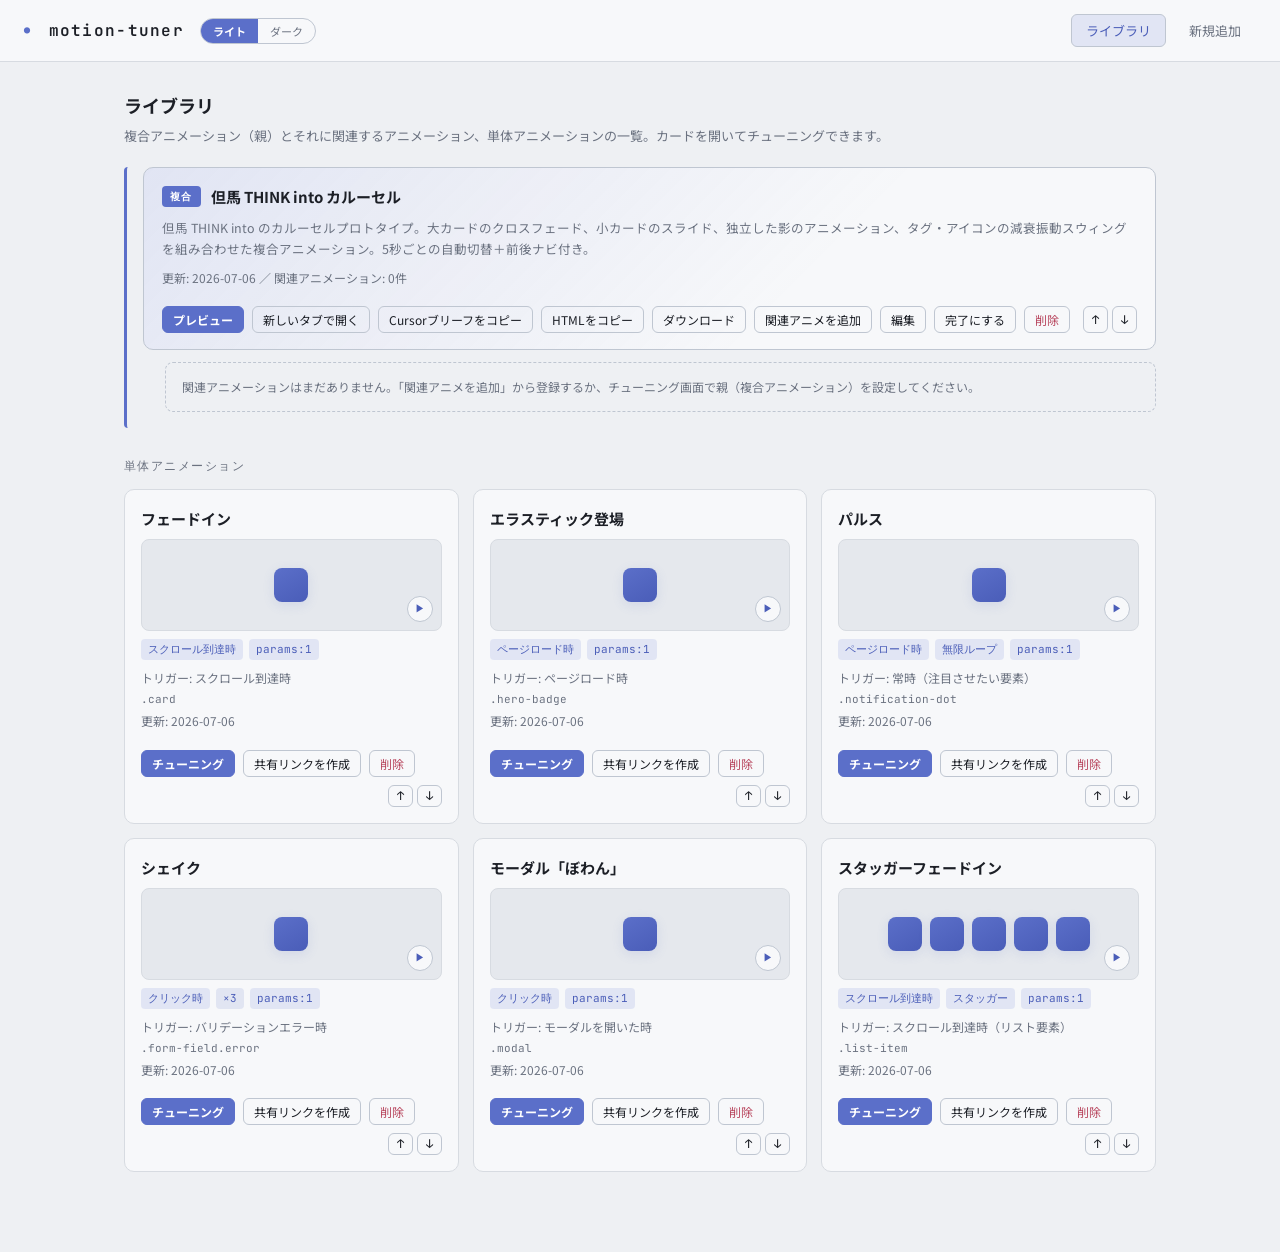
==== index.html @ cc7e5330 "motion-tuner: マイクロアニメーションのチューニング＆ストックアプリ初版 Co-authored-by: Cursor <cursoragent@cursor.com>" ====
<!DOCTYPE html>
<html lang="ja">
<head>
  <meta charset="UTF-8">
  <meta name="viewport" content="width=device-width, initial-scale=1.0">
  <title>motion-tuner</title>
  <script>
    // ちらつき防止のため、CSS読み込み前にテーマ属性を付与する（デフォルトはライト）
    document.documentElement.dataset.theme = localStorage.getItem("motion-tuner:theme") || "light";
  </script>
  <link rel="preconnect" href="https://fonts.googleapis.com">
  <link rel="preconnect" href="https://fonts.gstatic.com" crossorigin>
  <link href="https://fonts.googleapis.com/css2?family=JetBrains+Mono:wght@400;600&family=Noto+Sans+JP:wght@400;500;700&display=swap" rel="stylesheet">
  <link rel="stylesheet" href="style.css">
</head>
<body>
  <header class="app-header">
    <div class="app-header-left">
      <h1 class="app-title"><span class="app-title-mark">●</span> motion-tuner</h1>
      <div class="theme-toggle" role="group" aria-label="テーマ切替">
        <button type="button" class="theme-btn" data-theme-choice="light">ライト</button>
        <button type="button" class="theme-btn" data-theme-choice="dark">ダーク</button>
      </div>
    </div>
    <nav class="app-nav">
      <button type="button" class="nav-btn" data-nav="library">ライブラリ</button>
      <button type="button" class="nav-btn" data-nav="add">新規追加</button>
    </nav>
  </header>

  <main class="app-main">

    <!-- ライブラリ一覧 -->
    <section id="view-library" class="view">
      <div class="view-head">
        <h2>ライブラリ</h2>
        <p class="view-desc">複合アニメーション（親）とそれに関連するアニメーション、単体アニメーションの一覧。カードを開いてチューニングできます。</p>
      </div>
      <div id="library-root"></div>
    </section>

    <!-- 新規追加 -->
    <section id="view-add" class="view" hidden>
      <div class="view-head">
        <h2>新規追加</h2>
      </div>

      <div class="add-tabs" role="tablist">
        <button type="button" class="add-tab active" data-add-tab="anim" role="tab">単体アニメーション</button>
        <button type="button" class="add-tab" data-add-tab="proto" role="tab">複合アニメーション</button>
      </div>

      <!-- アニメーションCSSタブ -->
      <div id="add-panel-anim" class="add-panel">
        <p class="view-desc">Claudeとの会話で作ったキーフレームCSSを貼り付けてください。JSONメタ情報つき（パターンA）でも、素の <code>@keyframes</code>（パターンB）でも読み込めます。</p>
        <div class="add-toolbar">
          <button type="button" id="copy-claude-prompt" class="btn btn-ghost">Claude用の指示文をコピー</button>
          <button type="button" id="add-generator-swing" class="btn btn-ghost">数式ジェネレーター：減衰振動スウィングを追加</button>
        </div>
        <textarea id="paste-area" class="paste-area" spellcheck="false"
          placeholder="/*&#10;{ &quot;name&quot;: &quot;商品カードのフェードイン&quot;, ... }&#10;*/&#10;@keyframes fadeIn {&#10;  from { opacity: 0; transform: translateY(var(--distance)); }&#10;  to   { opacity: 1; transform: translateY(0); }&#10;}"></textarea>
        <div id="parse-error" class="parse-error" hidden></div>
        <div class="add-actions">
          <button type="button" id="parse-btn" class="btn btn-primary">読み込んでチューニングへ</button>
        </div>
      </div>

      <!-- 複合アニメーション（自己完結HTML）タブ -->
      <div id="add-panel-proto" class="add-panel" hidden>
        <p class="view-desc">カルーセルなど、複数要素・JS制御を含む動きは「複合アニメーション」として自己完結HTML一式のまま保管します。Claudeが出力した1ファイルHTMLをそのまま貼り付けてください。</p>
        <div class="add-toolbar">
          <button type="button" id="copy-claude-proto-prompt" class="btn btn-ghost">Claude用の指示文をコピー（複合アニメーション）</button>
        </div>
        <div class="proto-fields">
          <input type="text" id="proto-name" placeholder="名前（HTML先頭のメタコメントがあれば自動入力）">
          <input type="text" id="proto-desc" placeholder="説明（任意）">
        </div>
        <textarea id="proto-paste-area" class="paste-area" spellcheck="false"
          placeholder="&lt;!--&#10;{ &quot;name&quot;: &quot;〇〇カルーセル&quot;, &quot;description&quot;: &quot;...&quot; }&#10;--&gt;&#10;&lt;!DOCTYPE html&gt;&#10;&lt;html&gt;...&lt;/html&gt;"></textarea>
        <div id="proto-parse-error" class="parse-error" hidden></div>
        <div class="add-actions">
          <button type="button" id="proto-save-btn" class="btn btn-primary">複合アニメーションとして保存</button>
          <span id="proto-edit-note" class="save-status" hidden>編集中（保存で上書き）</span>
        </div>
      </div>
    </section>

    <!-- チューニング -->
    <section id="view-tune" class="view" hidden>
      <div class="view-head tune-head">
        <button type="button" id="back-to-library" class="btn btn-ghost btn-small">← ライブラリへ戻る</button>
        <span id="save-status" class="save-status" aria-live="polite"></span>
      </div>
      <div class="tune-layout">
        <div class="tune-preview-col">
          <div class="panel">
            <div class="panel-title">プレビュー</div>
            <div id="preview-stage" class="preview-stage"></div>
            <div class="preview-actions">
              <button type="button" id="replay-btn" class="btn btn-primary">リプレイ</button>
              <button type="button" id="scroll-sim-btn" class="btn btn-ghost" hidden>スクロール発火を試す</button>
            </div>
          </div>
          <div class="panel">
            <div class="panel-title">イージングカーブ</div>
            <div class="bezier-wrap">
              <svg id="bezier-graph" viewBox="0 0 320 260" role="img" aria-label="イージングカーブのグラフ"></svg>
              <div id="bezier-readout" class="bezier-readout mono"></div>
            </div>
          </div>
          <div class="panel">
            <div class="panel-title">エクスポート</div>
            <div class="export-btns">
              <button type="button" class="btn btn-ghost" data-export="obsidian">Obsidian仕様書</button>
              <button type="button" class="btn btn-ghost" data-export="css">CSSドキュメント</button>
              <button type="button" class="btn btn-ghost" data-export="cursor">Cursor実装ブリーフ</button>
            </div>
          </div>
        </div>
        <div class="tune-controls-col">
          <div id="controls" class="panel controls-panel"></div>
        </div>
      </div>
    </section>
  </main>

  <!-- エクスポート用モーダル -->
  <div id="modal" class="modal-backdrop" hidden>
    <div class="modal" role="dialog" aria-modal="true">
      <div class="modal-head">
        <h3 id="modal-title"></h3>
        <button type="button" id="modal-close" class="btn btn-ghost btn-small">閉じる</button>
      </div>
      <textarea id="modal-body" class="modal-body mono" readonly spellcheck="false"></textarea>
      <div class="modal-actions">
        <button type="button" id="modal-copy" class="btn btn-primary">コピー</button>
      </div>
    </div>
  </div>

  <!-- 複合アニメーションプレビュー用モーダル -->
  <div id="proto-modal" class="modal-backdrop" hidden>
    <div class="modal modal-wide">
      <div class="modal-head">
        <h3 id="proto-modal-title"></h3>
        <button type="button" id="proto-modal-close" class="btn btn-ghost btn-small">閉じる</button>
      </div>
      <iframe id="proto-frame" class="proto-frame" sandbox="allow-scripts" title="複合アニメーションプレビュー"></iframe>
    </div>
  </div>

  <div id="toast" class="toast" hidden></div>

  <script src="animations.js"></script>
  <script src="prototypes.js"></script>
  <script src="app.js"></script>
</body>
</html>
---- style.css ----
/* ============================================================
   motion-tuner — 精密機器トーンのテーマ（ライト/ダーク切替対応）
   テーマはCSS変数の再定義のみで切り替える。
   コンポーネント側にテーマ別の分岐は書かない。
   ============================================================ */

/* ライトテーマ（デフォルト）：寒色寄りのグレー＋インディゴ系アクセント */
:root,
[data-theme="light"] {
  --bg: #eef0f3;
  --panel: #f7f8fa;
  --panel-inset: #e5e8ed;
  --border: #d7dbe1;
  --border-strong: #bfc6d1;
  --ink: #1c1f26;           /* 青みがかった濃い黒 */
  --muted: #6b7280;
  --accent: #5b6fc9;        /* ダークと同じインディゴ系の色相 */
  --accent-strong: #4a5db8;
  --accent-soft: rgba(91, 111, 201, 0.14);
  --accent-ink: #ffffff;    /* アクセント色の上に載せる文字色 */
  --danger: #b8465e;
  --backdrop: rgba(28, 31, 38, 0.45);
}

/* ダークテーマ：黒に近い藍＋生成り系の白 */
[data-theme="dark"] {
  --bg: #0b0e18;
  --panel: #121627;
  --panel-inset: #080a12;
  --border: #232941;
  --border-strong: #323a5c;
  --ink: #f0ece2;
  --muted: #9aa0b5;
  --accent: #7286d3;
  --accent-strong: #8ea2ee;
  --accent-soft: rgba(114, 134, 211, 0.18);
  --accent-ink: #0b0e18;
  --danger: #d37286;
  --backdrop: rgba(5, 7, 12, 0.72);
}

:root {
  --radius: 10px;
  --font-sans: "Noto Sans JP", "Hiragino Kaku Gothic ProN", "Hiragino Sans", sans-serif;
  --font-mono: "JetBrains Mono", ui-monospace, "SF Mono", Menlo, monospace;
}

* { box-sizing: border-box; }

/* display指定を持つ要素でもhidden属性を必ず優先させる */
[hidden] { display: none !important; }

html, body {
  margin: 0;
  padding: 0;
  background: var(--bg);
  color: var(--ink);
  font-family: var(--font-sans);
  font-size: 14px;
  line-height: 1.7;
}

.mono, input[type="number"], input[type="range"] + output {
  font-family: var(--font-mono);
}

code {
  font-family: var(--font-mono);
  font-size: 0.9em;
  background: var(--panel-inset);
  border: 1px solid var(--border);
  border-radius: 4px;
  padding: 1px 5px;
}

/* ---------- ヘッダー ---------- */

.app-header {
  display: flex;
  align-items: center;
  justify-content: space-between;
  padding: 14px 24px;
  border-bottom: 1px solid var(--border);
  background: var(--panel);
  position: sticky;
  top: 0;
  z-index: 20;
}

.app-title {
  margin: 0;
  font-size: 16px;
  font-weight: 600;
  letter-spacing: 0.08em;
  font-family: var(--font-mono);
}

.app-title-mark {
  color: var(--accent);
  font-size: 10px;
  vertical-align: 2px;
  margin-right: 6px;
}

.app-header-left { display: flex; align-items: center; gap: 16px; }

.theme-toggle {
  display: flex;
  border: 1px solid var(--border-strong);
  border-radius: 999px;
  overflow: hidden;
}

.theme-btn {
  background: transparent;
  border: none;
  color: var(--muted);
  font-family: var(--font-sans);
  font-size: 11px;
  padding: 4px 12px;
  cursor: pointer;
}

.theme-btn.active {
  background: var(--accent);
  color: var(--accent-ink);
  font-weight: 700;
}

.app-nav { display: flex; gap: 8px; }

.nav-btn {
  background: none;
  border: 1px solid transparent;
  color: var(--muted);
  font-family: var(--font-sans);
  font-size: 13px;
  padding: 6px 14px;
  border-radius: 6px;
  cursor: pointer;
}

.nav-btn:hover { color: var(--ink); }

.nav-btn.active {
  color: var(--accent-strong);
  border-color: var(--border-strong);
  background: var(--accent-soft);
}

/* ---------- レイアウト ---------- */

.app-main {
  max-width: 1080px;
  margin: 0 auto;
  padding: 28px 24px 80px;
}

.view-head h2 {
  margin: 0 0 4px;
  font-size: 18px;
  font-weight: 700;
}

.view-desc {
  margin: 0 0 20px;
  color: var(--muted);
  font-size: 13px;
}

/* ---------- ボタン ---------- */

.btn {
  font-family: var(--font-sans);
  font-size: 13px;
  padding: 8px 16px;
  border-radius: 6px;
  cursor: pointer;
  border: 1px solid var(--border-strong);
  background: var(--panel);
  color: var(--ink);
  transition: background 0.15s, border-color 0.15s;
}

.btn:hover { border-color: var(--accent); }

.btn-primary {
  background: var(--accent);
  border-color: var(--accent);
  color: var(--accent-ink);
  font-weight: 700;
}

.btn-primary:hover { background: var(--accent-strong); border-color: var(--accent-strong); }

.btn-ghost { background: transparent; }

.btn-small { padding: 4px 10px; font-size: 12px; }

.btn-danger { color: var(--danger); }
.btn-danger:hover { border-color: var(--danger); }

/* ---------- ライブラリ一覧 ---------- */

.library-grid {
  display: grid;
  grid-template-columns: repeat(auto-fill, minmax(280px, 1fr));
  gap: 14px;
}

.lib-card {
  background: var(--panel);
  border: 1px solid var(--border);
  border-radius: var(--radius);
  padding: 16px;
  display: flex;
  flex-direction: column;
  gap: 8px;
}

.lib-card:hover { border-color: var(--border-strong); }

.lib-card-name {
  margin: 0;
  font-size: 15px;
  font-weight: 700;
}

.lib-card-meta {
  color: var(--muted);
  font-size: 12px;
  display: flex;
  flex-direction: column;
  gap: 2px;
}

.lib-card-meta .mono { font-size: 11px; }

.lib-card-preview {
  position: relative;
  background: var(--panel-inset);
  border: 1px solid var(--border);
  border-radius: 8px;
  height: 92px;
  overflow: hidden;
}

.mini-stage {
  height: 100%;
  display: flex;
  align-items: center;
  justify-content: center;
  gap: 8px;
  padding: 10px;
  flex-wrap: wrap;
}

.mini-box {
  width: 34px;
  height: 34px;
  border-radius: 8px;
  background: linear-gradient(150deg, var(--accent), var(--accent-strong));
  box-shadow: 0 3px 12px var(--accent-soft);
  flex: 0 0 auto;
}

.mini-play {
  position: absolute;
  right: 8px;
  bottom: 8px;
  width: 26px;
  height: 26px;
  border-radius: 50%;
  border: 1px solid var(--border-strong);
  background: var(--panel);
  color: var(--accent-strong);
  font-size: 10px;
  line-height: 1;
  cursor: pointer;
  display: flex;
  align-items: center;
  justify-content: center;
}

.mini-play:hover, .mini-play:focus-visible {
  border-color: var(--accent);
  background: var(--accent-soft);
}

.lib-card-badges { display: flex; gap: 6px; flex-wrap: wrap; }

.badge {
  font-size: 11px;
  font-family: var(--font-mono);
  color: var(--accent-strong);
  background: var(--accent-soft);
  border-radius: 4px;
  padding: 1px 7px;
}

.lib-card-actions {
  display: flex;
  gap: 8px;
  margin-top: auto;
  padding-top: 10px;
  flex-wrap: wrap;
}

.library-empty {
  color: var(--muted);
  border: 1px dashed var(--border-strong);
  border-radius: var(--radius);
  padding: 32px;
  text-align: center;
  grid-column: 1 / -1;
}

/* ---------- プロトタイプグループ（親子の可視化） ---------- */

.proto-group {
  border-left: 3px solid var(--accent);
  border-radius: 4px var(--radius) var(--radius) 4px;
  padding: 0 0 16px 16px;
  margin-bottom: 28px;
}

.proto-card {
  background: linear-gradient(135deg, var(--accent-soft), transparent 65%), var(--panel);
  border: 1px solid var(--border-strong);
  border-radius: var(--radius);
  padding: 16px 18px;
  display: flex;
  flex-direction: column;
  gap: 8px;
}

.proto-card-head {
  display: flex;
  align-items: center;
  gap: 10px;
  flex-wrap: wrap;
}

.proto-badge {
  font-size: 10px;
  letter-spacing: 0.14em;
  font-family: var(--font-mono);
  font-weight: 600;
  color: var(--accent-ink);
  background: var(--accent);
  border-radius: 4px;
  padding: 2px 8px;
}

.proto-desc {
  margin: 0;
  font-size: 12.5px;
  color: var(--muted);
  line-height: 1.7;
}

/* 子カード群：親からぶら下がっていることを接続線で示す */
.proto-children {
  margin-top: 12px;
  margin-left: 22px;
  position: relative;
}

.proto-children::before {
  content: "";
  position: absolute;
  left: -14px;
  top: -12px;
  bottom: 14px;
  width: 2px;
  background: var(--border-strong);
}

.proto-children .lib-card-child { position: relative; }

.proto-children .lib-card-child::before {
  content: "";
  position: absolute;
  left: -15px;
  top: 26px;
  width: 14px;
  height: 2px;
  background: var(--border-strong);
}

.proto-children-empty {
  margin: 12px 0 0 22px;
  color: var(--muted);
  font-size: 12px;
  border: 1px dashed var(--border-strong);
  border-radius: 8px;
  padding: 14px 16px;
}

.group-label {
  font-size: 12px;
  letter-spacing: 0.12em;
  color: var(--muted);
  font-family: var(--font-mono);
  text-transform: uppercase;
  margin: 4px 0 12px;
}

.badge-gen {
  background: var(--accent);
  color: var(--accent-ink);
}

/* ---------- 完了ステータス・並び替え ---------- */

.done-badge {
  font-size: 10px;
  letter-spacing: 0.1em;
  font-weight: 600;
  color: var(--muted);
  border: 1px solid var(--border-strong);
  border-radius: 4px;
  padding: 2px 8px;
}

.proto-group-done {
  opacity: 0.65;
  border-left-color: var(--border-strong);
}

.proto-group-done .proto-card {
  background: var(--panel);
}

.done-section { margin-top: 8px; }

.done-section > summary {
  cursor: pointer;
  list-style: none;
  user-select: none;
}

.done-section > summary::before { content: "▸ "; }

.done-section[open] > summary::before { content: "▾ "; }

.done-section > summary::-webkit-details-marker { display: none; }

.done-section-body { margin-top: 12px; }

.move-btns {
  margin-left: auto;
  display: inline-flex;
  gap: 4px;
}

.btn-move {
  padding: 4px 8px;
  font-family: var(--font-mono);
  line-height: 1;
}

/* ---------- 新規追加 ---------- */

.add-tabs {
  display: flex;
  gap: 4px;
  border-bottom: 1px solid var(--border);
  margin-bottom: 16px;
}

.add-tab {
  background: none;
  border: none;
  border-bottom: 2px solid transparent;
  color: var(--muted);
  font-family: var(--font-sans);
  font-size: 13px;
  padding: 8px 16px;
  cursor: pointer;
}

.add-tab.active {
  color: var(--accent-strong);
  border-bottom-color: var(--accent);
  font-weight: 700;
}

.proto-fields {
  display: grid;
  grid-template-columns: 1fr 2fr;
  gap: 10px;
  margin-bottom: 12px;
}

@media (max-width: 760px) {
  .proto-fields { grid-template-columns: 1fr; }
}

.add-toolbar { margin-bottom: 12px; display: flex; gap: 8px; flex-wrap: wrap; }

.paste-area {
  width: 100%;
  min-height: 280px;
  background: var(--panel-inset);
  color: var(--ink);
  border: 1px solid var(--border-strong);
  border-radius: var(--radius);
  padding: 14px;
  font-family: var(--font-mono);
  font-size: 12.5px;
  line-height: 1.6;
  resize: vertical;
}

.paste-area:focus { outline: 1px solid var(--accent); }

.add-actions { margin-top: 14px; }

.parse-error {
  margin-top: 12px;
  border: 1px solid var(--danger);
  border-radius: var(--radius);
  padding: 12px 14px;
  color: var(--danger);
  font-size: 13px;
  white-space: pre-wrap;
  font-family: var(--font-mono);
}

/* ---------- チューニング ---------- */

.tune-head {
  display: flex;
  align-items: center;
  justify-content: space-between;
  margin-bottom: 16px;
}

.save-status {
  color: var(--muted);
  font-size: 12px;
  font-family: var(--font-mono);
}

.tune-layout {
  display: grid;
  grid-template-columns: minmax(320px, 5fr) minmax(300px, 4fr);
  gap: 16px;
  align-items: start;
}

/* コントロール列をスクロールしてもプレビューが見え続けるように、
   プレビュー列は画面に追従させる（はみ出す場合は列内スクロール） */
@media (min-width: 761px) {
  .tune-preview-col {
    position: sticky;
    top: 16px;
    max-height: calc(100vh - 32px);
    overflow-y: auto;
    scrollbar-width: thin;
  }
}

.panel {
  background: var(--panel);
  border: 1px solid var(--border);
  border-radius: var(--radius);
  padding: 16px;
  margin-bottom: 16px;
}

.panel-title {
  font-size: 12px;
  letter-spacing: 0.12em;
  color: var(--muted);
  margin-bottom: 12px;
  font-family: var(--font-mono);
  text-transform: uppercase;
}

/* プレビュー */

.preview-stage {
  background: var(--panel-inset);
  border: 1px solid var(--border);
  border-radius: var(--radius);
  min-height: 220px;
  display: flex;
  align-items: center;
  justify-content: center;
  gap: 14px;
  padding: 24px;
  overflow: hidden;
  flex-wrap: wrap;
}

.preview-box {
  width: 84px;
  height: 84px;
  border-radius: 12px;
  background: linear-gradient(150deg, var(--accent), var(--accent-strong));
  box-shadow: 0 6px 24px var(--accent-soft);
  display: flex;
  align-items: center;
  justify-content: center;
  color: var(--accent-ink);
  font-family: var(--font-mono);
  font-size: 11px;
  font-weight: 600;
}

.preview-box.small { width: 56px; height: 56px; }

/* トリガー種別のヒント表示 */
.trigger-hint {
  position: absolute;
  top: 10px;
  left: 0;
  right: 0;
  text-align: center;
  font-size: 11px;
  color: var(--muted);
  font-family: var(--font-mono);
  pointer-events: none;
}

.preview-stage { position: relative; }

.preview-stage.click-mode { cursor: pointer; }

/* スクロール到達トリガーのシミュレーション用レイアウト */
.preview-stage.scroll-mode {
  display: block;
  overflow-y: auto;
  max-height: 260px;
  scrollbar-width: thin;
}

.preview-stage.scroll-mode .trigger-hint { position: sticky; top: 10px; }

.scroll-spacer { height: 300px; }

.scroll-target-row {
  display: flex;
  align-items: center;
  justify-content: center;
  gap: 14px;
  flex-wrap: wrap;
  padding: 10px 24px;
}

.scroll-tail { height: 140px; }

.preview-actions { margin-top: 12px; display: flex; gap: 8px; }

/* ベジェグラフ */

.bezier-wrap { display: flex; flex-direction: column; gap: 8px; }

#bezier-graph {
  width: 100%;
  height: auto;
  background: var(--panel-inset);
  border: 1px solid var(--border);
  border-radius: var(--radius);
}

.bezier-readout {
  font-size: 12px;
  color: var(--accent-strong);
  text-align: center;
  word-break: break-all;
}

/* ベジェグラフ内の描画色（テーマ変数を参照） */
#bezier-graph .bz-grid { stroke: var(--border); stroke-width: 1; opacity: 0.5; }
#bezier-graph .bz-grid-strong { stroke: var(--border-strong); stroke-width: 1; }
#bezier-graph .bz-label { font-size: 9px; fill: var(--muted); font-family: var(--font-mono); }
#bezier-graph .bz-handle-1 { stroke: var(--danger); stroke-width: 1.5; opacity: 0.85; }
#bezier-graph .bz-handle-2 { stroke: #4fae8d; stroke-width: 1.5; opacity: 0.85; }
#bezier-graph .bz-curve { fill: none; stroke: var(--accent-strong); stroke-width: 2.5; stroke-linecap: round; }
#bezier-graph .bz-endpoint { fill: var(--ink); }
#bezier-graph .bz-point-1 { fill: var(--danger); }
#bezier-graph .bz-point-2 { fill: #4fae8d; }

/* コントロール */

.controls-panel { display: flex; flex-direction: column; gap: 18px; }

.ctrl-group {
  border-top: 1px solid var(--border);
  padding-top: 14px;
}

.ctrl-group:first-child { border-top: none; padding-top: 0; }

/* 「動きの調整」「実装情報」など、コントロール群の大きな区切りラベル */
.ctrl-section-label {
  display: flex;
  align-items: center;
  gap: 10px;
  margin: 4px 0 2px;
  font-size: 13px;
  font-weight: 700;
  color: var(--accent-strong);
  letter-spacing: 0.06em;
}

.ctrl-section-label::before {
  content: "";
  width: 4px;
  height: 16px;
  border-radius: 2px;
  background: var(--accent);
}

.ctrl-section-label::after {
  content: "";
  flex: 1;
  height: 1px;
  background: var(--border-strong);
}

/* 区切りラベルの直後のグループは上線を消して一体化させる */
.ctrl-section-label + .ctrl-group { border-top: none; padding-top: 6px; }

.ctrl-group-title {
  font-size: 12px;
  letter-spacing: 0.12em;
  color: var(--muted);
  margin-bottom: 10px;
  font-family: var(--font-mono);
  text-transform: uppercase;
}

.ctrl-row {
  display: grid;
  grid-template-columns: 92px 1fr 84px;
  align-items: center;
  gap: 10px;
  margin-bottom: 10px;
}

.ctrl-row label {
  font-size: 13px;
  color: var(--ink);
  overflow: hidden;
  text-overflow: ellipsis;
  white-space: nowrap;
}

.ctrl-row .ctrl-value {
  font-family: var(--font-mono);
  font-size: 12px;
  color: var(--accent-strong);
  text-align: right;
  white-space: nowrap;
}

.ctrl-row-wide {
  display: flex;
  flex-direction: column;
  gap: 6px;
  margin-bottom: 10px;
}

.ctrl-row-wide label { font-size: 13px; }

input[type="range"] {
  -webkit-appearance: none;
  appearance: none;
  width: 100%;
  height: 4px;
  border-radius: 2px;
  background: var(--border-strong);
  outline: none;
}

input[type="range"]::-webkit-slider-thumb {
  -webkit-appearance: none;
  appearance: none;
  width: 16px;
  height: 16px;
  border-radius: 50%;
  background: var(--accent);
  border: 2px solid var(--panel);
  cursor: pointer;
}

input[type="range"]::-moz-range-thumb {
  width: 14px;
  height: 14px;
  border-radius: 50%;
  background: var(--accent);
  border: 2px solid var(--panel);
  cursor: pointer;
}

input[type="text"],
input[type="number"],
select,
textarea.ctrl-textarea {
  background: var(--panel-inset);
  color: var(--ink);
  border: 1px solid var(--border-strong);
  border-radius: 6px;
  padding: 6px 9px;
  font-size: 13px;
  font-family: var(--font-sans);
  width: 100%;
}

input[type="number"] { font-family: var(--font-mono); font-size: 12px; }

input:focus, select:focus, textarea:focus { outline: 1px solid var(--accent); }

textarea.ctrl-textarea {
  font-family: var(--font-mono);
  font-size: 12px;
  min-height: 72px;
  resize: vertical;
  line-height: 1.6;
}

.bezier-inputs {
  display: grid;
  grid-template-columns: repeat(4, 1fr);
  gap: 8px;
}

.check-row {
  display: flex;
  align-items: center;
  gap: 8px;
  margin-bottom: 10px;
  font-size: 13px;
}

.check-row input[type="checkbox"] { accent-color: var(--accent); width: 15px; height: 15px; }

/* エクスポート */

.export-btns { display: flex; flex-direction: column; gap: 8px; }
.export-btns .btn { text-align: left; }

/* ---------- モーダル ---------- */

.modal-backdrop {
  position: fixed;
  inset: 0;
  background: var(--backdrop);
  display: flex;
  align-items: center;
  justify-content: center;
  z-index: 50;
  padding: 24px;
}

.modal {
  background: var(--panel);
  border: 1px solid var(--border-strong);
  border-radius: var(--radius);
  width: min(720px, 100%);
  max-height: 84vh;
  display: flex;
  flex-direction: column;
  padding: 18px;
  gap: 12px;
}

.modal-head {
  display: flex;
  align-items: center;
  justify-content: space-between;
}

.modal-head h3 { margin: 0; font-size: 15px; }

.modal-body {
  flex: 1;
  min-height: 260px;
  background: var(--panel-inset);
  color: var(--ink);
  border: 1px solid var(--border);
  border-radius: 8px;
  padding: 12px;
  font-size: 12px;
  line-height: 1.6;
  resize: none;
}

.modal-actions { display: flex; justify-content: flex-end; }

.modal-wide { width: min(1240px, 100%); }

.proto-frame {
  flex: 1;
  width: 100%;
  min-height: 68vh;
  border: 1px solid var(--border);
  border-radius: 8px;
  background: #fff;
}

/* ---------- トースト ---------- */

.toast {
  position: fixed;
  bottom: 24px;
  left: 50%;
  transform: translateX(-50%);
  background: var(--accent);
  color: var(--accent-ink);
  font-weight: 700;
  font-size: 13px;
  padding: 10px 20px;
  border-radius: 999px;
  z-index: 60;
  box-shadow: 0 8px 30px rgba(0, 0, 0, 0.5);
}

.toast.warn { background: var(--danger); color: #fff; }

/* ---------- 共有ページ ---------- */

.share-page {
  display: flex;
  align-items: center;
  justify-content: center;
  min-height: 100vh;
}

.share-root { width: min(560px, calc(100vw - 32px)); padding: 24px 0; }

.share-card {
  background: var(--panel);
  border: 1px solid var(--border);
  border-radius: var(--radius);
  padding: 28px;
}

.share-name { margin: 0 0 4px; font-size: 18px; }

.share-section {
  margin-top: 20px;
  border-top: 1px solid var(--border);
  padding-top: 16px;
}

.share-section-title {
  font-size: 12px;
  letter-spacing: 0.12em;
  color: var(--muted);
  font-family: var(--font-mono);
  text-transform: uppercase;
  margin-bottom: 10px;
}

.share-spec { display: flex; flex-direction: column; gap: 6px; }

.share-spec-row {
  display: grid;
  grid-template-columns: 110px 1fr;
  gap: 12px;
  font-size: 13px;
  line-height: 1.6;
}

.share-spec-key { color: var(--muted); }

.share-spec-val { font-family: var(--font-mono); font-size: 12.5px; word-break: break-word; white-space: pre-wrap; }

.share-css summary {
  cursor: pointer;
  list-style: none;
}

.share-css summary::before { content: "▸ "; color: var(--muted); }

.share-css[open] summary::before { content: "▾ "; }

.share-css summary::-webkit-details-marker { display: none; }

.share-css-actions { margin: 10px 0; }

.share-css-code {
  background: var(--panel-inset);
  border: 1px solid var(--border);
  border-radius: 8px;
  padding: 14px;
  font-family: var(--font-mono);
  font-size: 11.5px;
  line-height: 1.7;
  overflow-x: auto;
  white-space: pre;
  margin: 0;
  max-height: 420px;
  overflow-y: auto;
}

.share-trigger {
  margin: 0 0 18px;
  color: var(--muted);
  font-size: 13px;
}

/* ---------- レスポンシブ ---------- */

@media (max-width: 760px) {
  .app-main { padding: 20px 14px 60px; }
  .tune-layout { grid-template-columns: 1fr; }
  .ctrl-row { grid-template-columns: 80px 1fr 72px; }
  .app-header { padding: 12px 14px; }
  .library-grid { grid-template-columns: 1fr; }
}
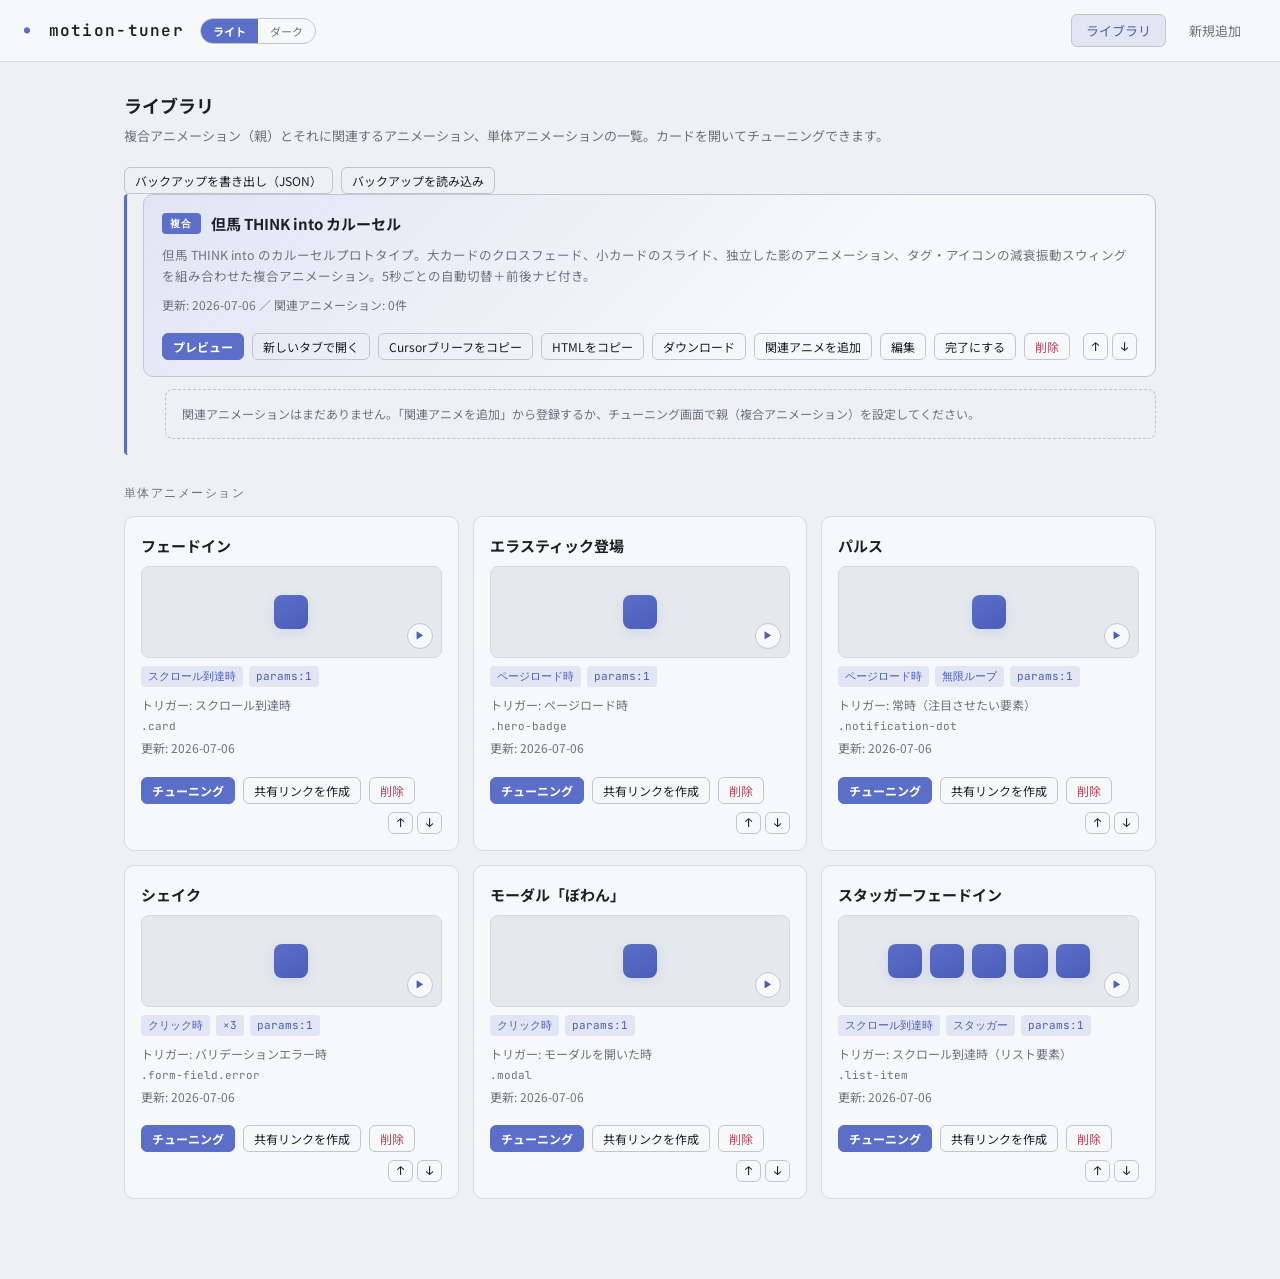
==== commit cb7bdd60: "ライブラリのJSONバックアップ書き出し・読み込み機能を追加 Co-authored-by: Cursor <cursoragent@cursor.com>" ====
--- a/index.html
+++ b/index.html
@@ -35,6 +35,11 @@
       <div class="view-head">
         <h2>ライブラリ</h2>
         <p class="view-desc">複合アニメーション（親）とそれに関連するアニメーション、単体アニメーションの一覧。カードを開いてチューニングできます。</p>
+        <div class="lib-toolbar">
+          <button type="button" id="backup-export" class="btn btn-ghost btn-small">バックアップを書き出し（JSON）</button>
+          <button type="button" id="backup-import" class="btn btn-ghost btn-small">バックアップを読み込み</button>
+          <input type="file" id="backup-file" accept="application/json,.json" hidden>
+        </div>
       </div>
       <div id="library-root"></div>
     </section>
--- a/style.css
+++ b/style.css
@@ -306,6 +306,13 @@
   flex-wrap: wrap;
 }
 
+.lib-toolbar {
+  margin-top: 12px;
+  display: flex;
+  gap: 8px;
+  flex-wrap: wrap;
+}
+
 .library-empty {
   color: var(--muted);
   border: 1px dashed var(--border-strong);
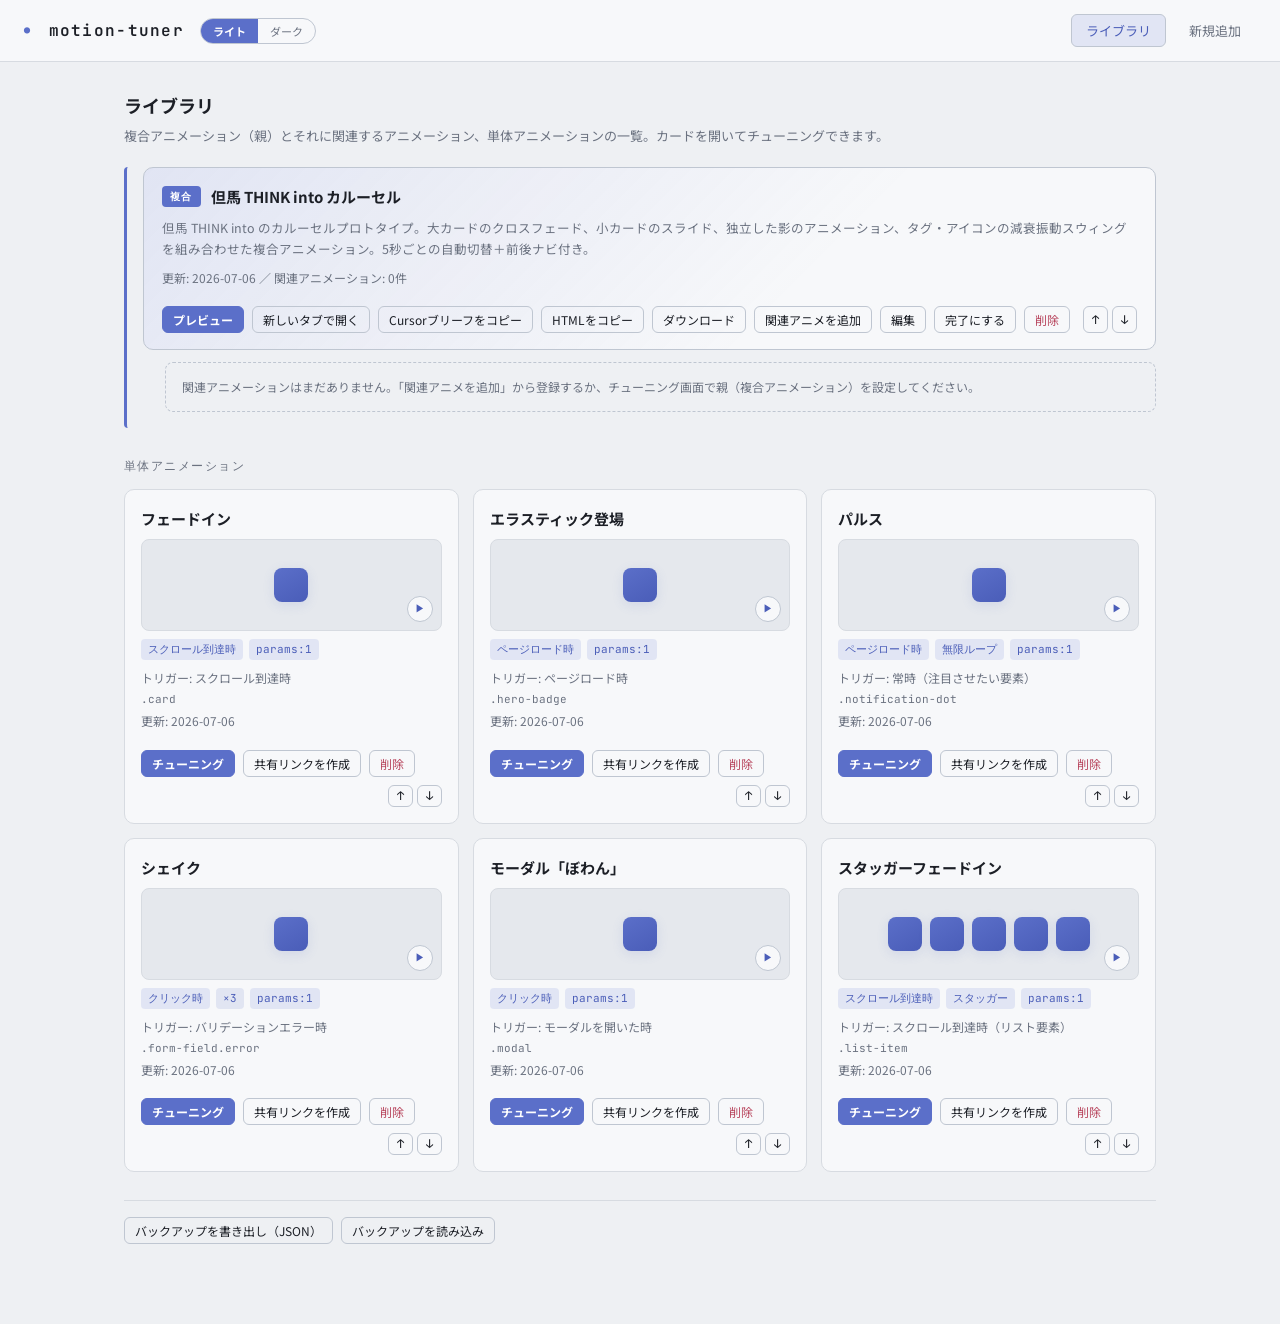
==== commit 6fa6f1ce: "バックアップ書き出し・読み込みボタンをライブラリ下部に移動 Co-authored-by: Cursor <cursoragent@cursor.com>" ====
--- a/index.html
+++ b/index.html
@@ -35,13 +35,13 @@
       <div class="view-head">
         <h2>ライブラリ</h2>
         <p class="view-desc">複合アニメーション（親）とそれに関連するアニメーション、単体アニメーションの一覧。カードを開いてチューニングできます。</p>
-        <div class="lib-toolbar">
-          <button type="button" id="backup-export" class="btn btn-ghost btn-small">バックアップを書き出し（JSON）</button>
-          <button type="button" id="backup-import" class="btn btn-ghost btn-small">バックアップを読み込み</button>
-          <input type="file" id="backup-file" accept="application/json,.json" hidden>
-        </div>
       </div>
       <div id="library-root"></div>
+      <div class="lib-toolbar">
+        <button type="button" id="backup-export" class="btn btn-ghost btn-small">バックアップを書き出し（JSON）</button>
+        <button type="button" id="backup-import" class="btn btn-ghost btn-small">バックアップを読み込み</button>
+        <input type="file" id="backup-file" accept="application/json,.json" hidden>
+      </div>
     </section>
 
     <!-- 新規追加 -->
--- a/style.css
+++ b/style.css
@@ -307,7 +307,9 @@
 }
 
 .lib-toolbar {
-  margin-top: 12px;
+  margin-top: 28px;
+  padding-top: 16px;
+  border-top: 1px solid var(--border);
   display: flex;
   gap: 8px;
   flex-wrap: wrap;
